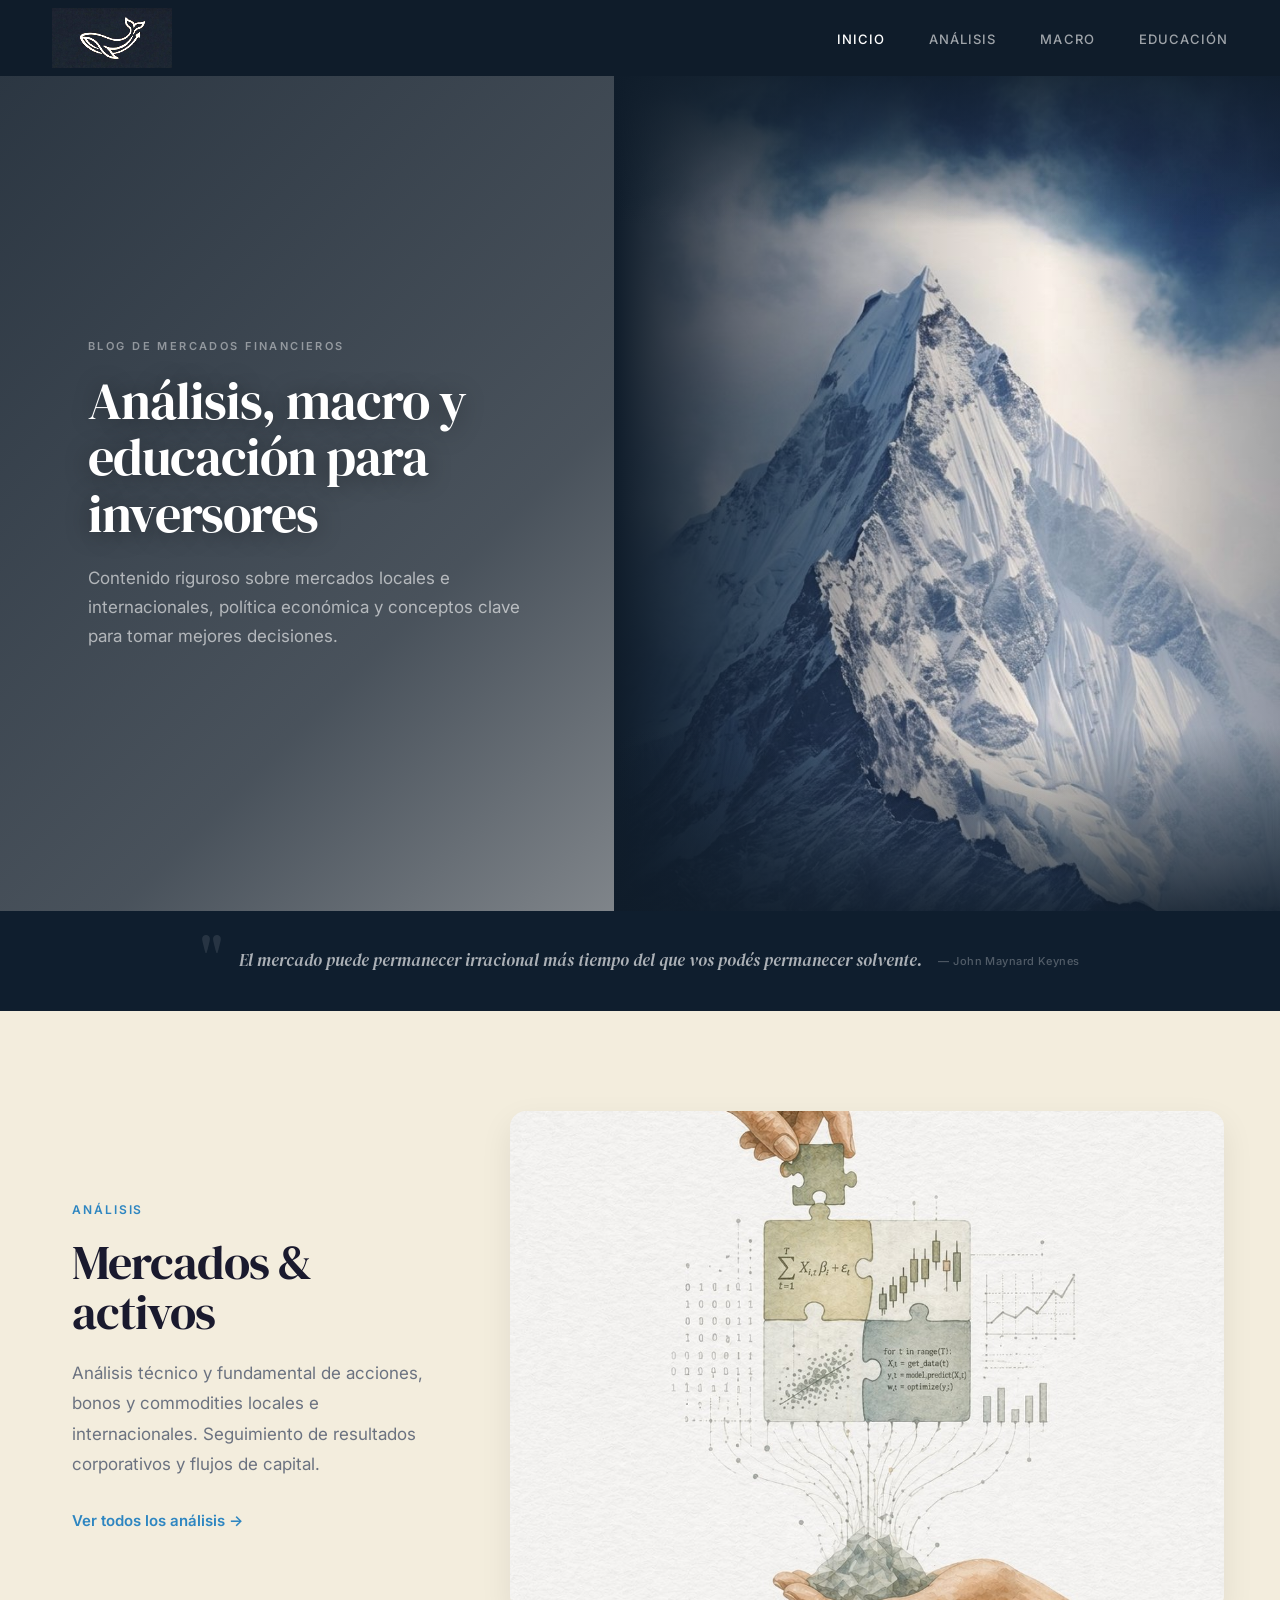
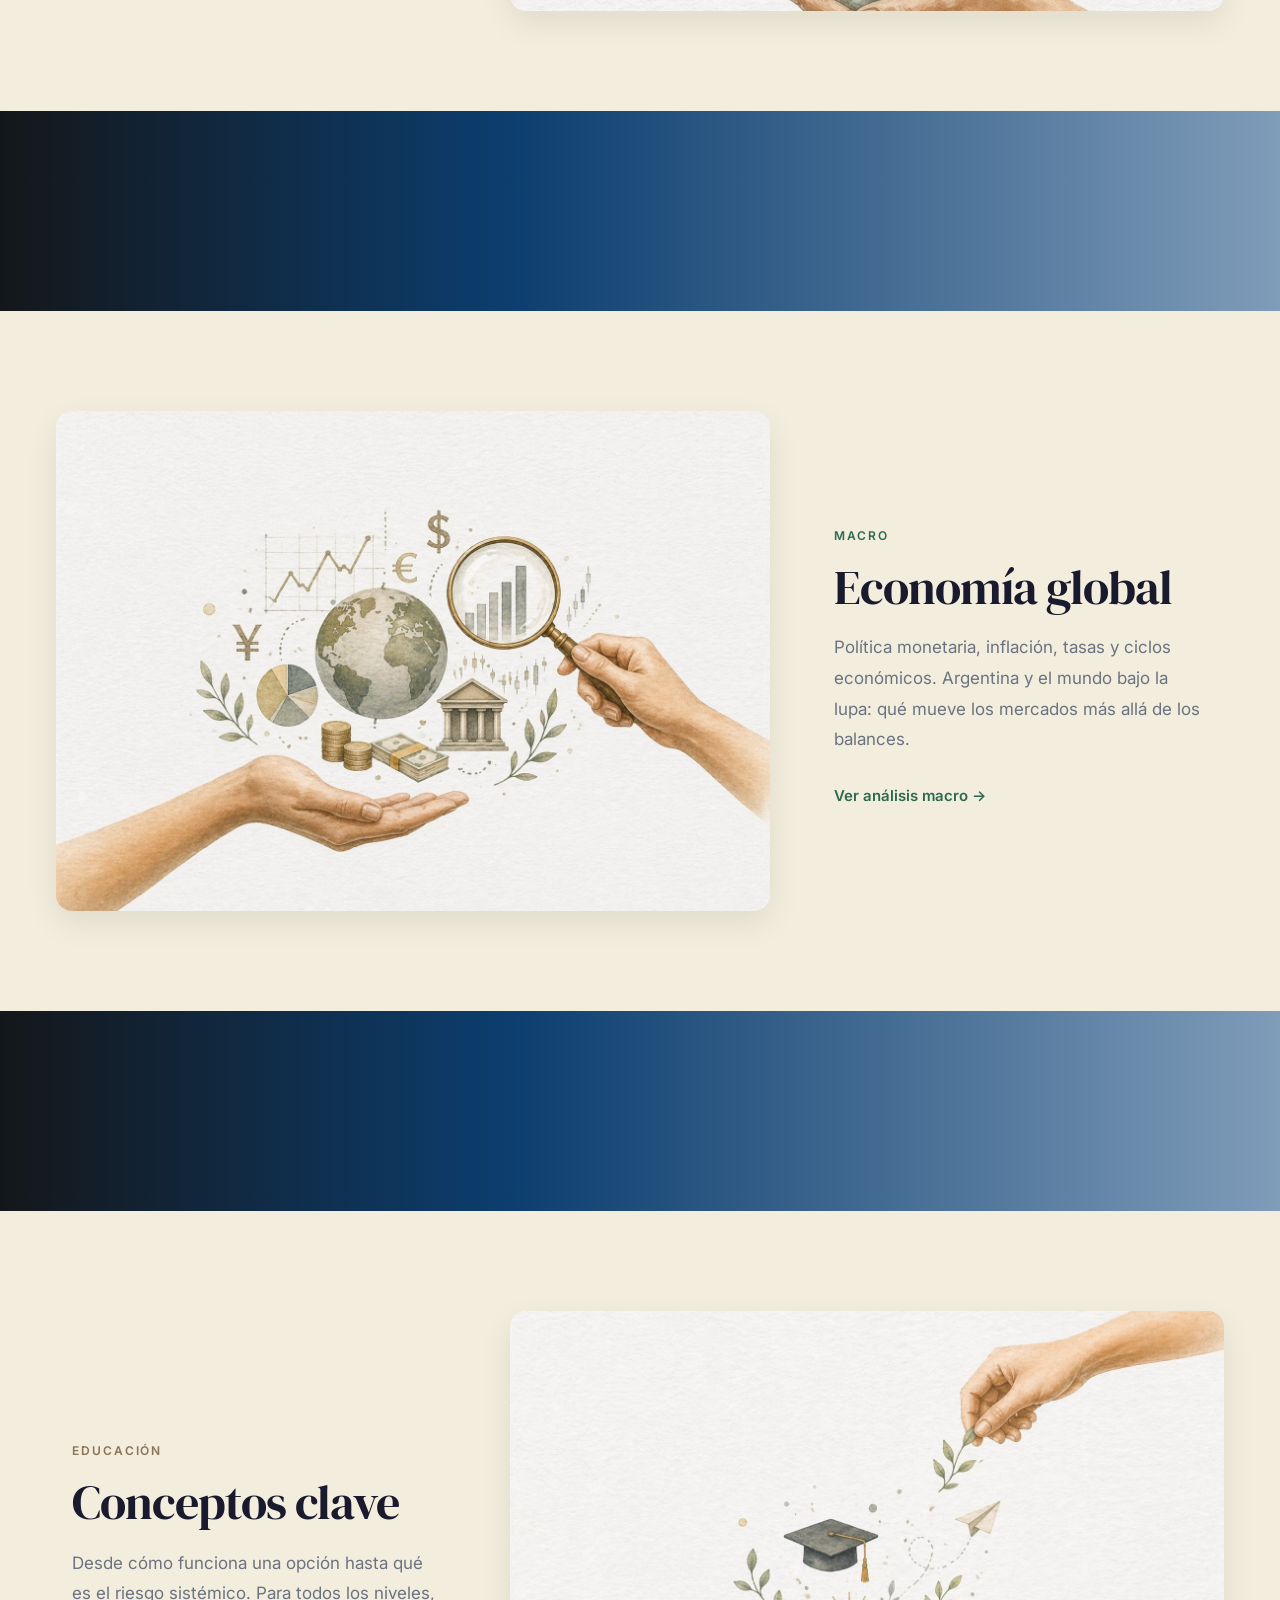
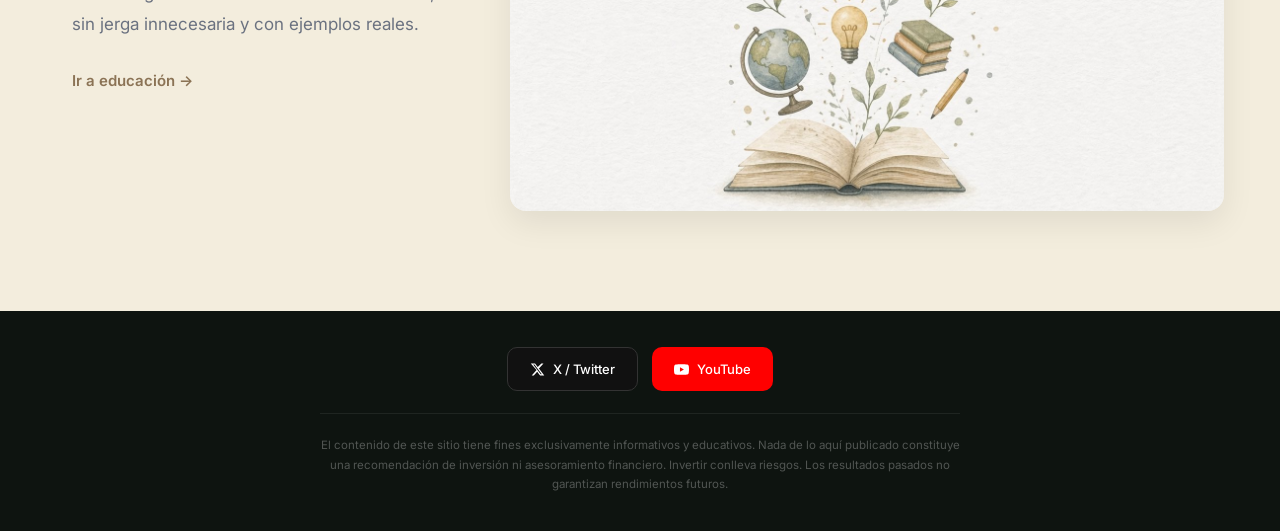
==== index.html @ beed359c "Add files via upload" ====
<!DOCTYPE html>
<html lang="es">
<head>
  <meta charset="UTF-8" />
  <meta name="viewport" content="width=device-width, initial-scale=1.0"/>
  <title>Gonzalo Rodriguez — Data-Driven Trading</title>
  <link rel="stylesheet" href="css/style.css" />
  <link href="https://fonts.googleapis.com/css2?family=DM+Serif+Display:ital@0;1&family=Inter:wght@300;400;500;600&display=swap" rel="stylesheet"/>
</head>
<body>

  <nav class="navbar">
    <a href="index.html" class="nav-logo">
      <img src="logo_new.png" alt="Gonzalo Rodriguez" class="nav-logo-img"/>
    </a>
    <ul class="nav-links">
      <li><a href="index.html" class="active">Inicio</a></li>
      <li><a href="seccion.html?cat=analisis">Análisis</a></li>
      <li><a href="seccion.html?cat=macro">Macro</a></li>
      <li><a href="seccion.html?cat=educacion">Educación</a></li>
    </ul>
  </nav>

  <div class="hero-cinematic">
    <div class="hero-bg-overlay"></div>
    <img src="hero_mountain.png" alt="" class="hero-mountain-img"/>
    <div class="hero-mountain-fade"></div>
    <div class="hero-content">
      <div class="hero-eyebrow">Blog de mercados financieros</div>
      <div class="hero-title">Análisis, macro y educación para inversores</div>
      <div class="hero-sub">Contenido riguroso sobre mercados locales e internacionales, política económica y conceptos clave para tomar mejores decisiones.</div>
    </div>
  </div>

  <div class="quote-strip">
    <span class="quote-mark">"</span>
    <span class="quote-text">El mercado puede permanecer irracional más tiempo del que vos podés permanecer solvente.</span>
    <span class="quote-author">— John Maynard Keynes</span>
  </div>

  <!-- ANÁLISIS: solo descripción + imagen -->
  <section class="section-block section-light">
    <div class="section-top layout-right">
      <div class="section-copy">
        <div class="section-tag tag-a">Análisis</div>
        <div class="section-title">Mercados & activos</div>
        <div class="section-desc">Análisis técnico y fundamental de acciones, bonos y commodities locales e internacionales. Seguimiento de resultados corporativos y flujos de capital.</div>
        <a class="section-link lnk-a" href="seccion.html?cat=analisis">Ver todos los análisis →</a>
      </div>
      <div class="section-graphic">
        <img src="img_analisis.png" alt="Análisis de mercados" class="section-photo"/>
      </div>
    </div>
  </section>

  <!-- BANDA SIN TEXTO -->
  <div class="section-divider"></div>

  <!-- MACRO -->
  <section class="section-block section-mid">
    <div class="section-top layout-left">
      <div class="section-graphic">
        <img src="img_macro.png" alt="Economía global" class="section-photo"/>
      </div>
      <div class="section-copy">
        <div class="section-tag tag-m">Macro</div>
        <div class="section-title">Economía global</div>
        <div class="section-desc">Política monetaria, inflación, tasas y ciclos económicos. Argentina y el mundo bajo la lupa: qué mueve los mercados más allá de los balances.</div>
        <a class="section-link lnk-m" href="seccion.html?cat=macro">Ver análisis macro →</a>
      </div>
    </div>
  </section>

  <!-- BANDA SIN TEXTO -->
  <div class="section-divider"></div>

  <!-- EDUCACIÓN -->
  <section class="section-block section-dark">
    <div class="section-top layout-right">
      <div class="section-copy">
        <div class="section-tag tag-e">Educación</div>
        <div class="section-title">Conceptos clave</div>
        <div class="section-desc">Desde cómo funciona una opción hasta qué es el riesgo sistémico. Para todos los niveles, sin jerga innecesaria y con ejemplos reales.</div>
        <a class="section-link lnk-e" href="seccion.html?cat=educacion">Ir a educación →</a>
      </div>
      <div class="section-graphic">
        <img src="img_educacion.png" alt="Educación financiera" class="section-photo"/>
      </div>
    </div>
  </section>

  <footer class="site-footer">
    <div class="footer-redes">
      <a class="red-btn red-x" href="https://x.com/Gonzalo_ro00" target="_blank">
        <svg width="15" height="15" viewBox="0 0 24 24" fill="currentColor">
          <path d="M18.244 2.25h3.308l-7.227 8.26 8.502 11.24H16.17l-4.714-6.231-5.401 6.231H2.746l7.73-8.835L1.254 2.25H8.08l4.253 5.622 5.911-5.622zm-1.161 17.52h1.833L7.084 4.126H5.117z"/>
        </svg>
        X / Twitter
      </a>
      <a class="red-btn red-yt" href="https://www.youtube.com/@GonzaloRodriguez00" target="_blank">
        <svg width="15" height="15" viewBox="0 0 24 24" fill="currentColor">
          <path d="M23.498 6.186a3.016 3.016 0 0 0-2.122-2.136C19.505 3.545 12 3.545 12 3.545s-7.505 0-9.377.505A3.017 3.017 0 0 0 .502 6.186C0 8.07 0 12 0 12s0 3.93.502 5.814a3.016 3.016 0 0 0 2.122 2.136c1.871.505 9.376.505 9.376.505s7.505 0 9.377-.505a3.015 3.015 0 0 0 2.122-2.136C24 15.93 24 12 24 12s0-3.93-.502-5.814zM9.545 15.568V8.432L15.818 12l-6.273 3.568z"/>
        </svg>
        YouTube
      </a>
    </div>
    <div class="footer-disclaimer">
      El contenido de este sitio tiene fines exclusivamente informativos y educativos. Nada de lo aquí publicado constituye una recomendación de inversión ni asesoramiento financiero. Invertir conlleva riesgos. Los resultados pasados no garantizan rendimientos futuros.
    </div>
  </footer>

  <script src="js/posts.js"></script>
  <script src="js/animations.js"></script>
</body>
</html>
---- css/style.css ----
@import url('https://fonts.googleapis.com/css2?family=DM+Serif+Display:ital@0;1&family=Inter:wght@300;400;500;600&display=swap');

:root {
  --bg-primary: #f7f4f0;
  --bg-card: #ffffff;
  --bg-section: #f3eddd;
  --text-primary: #1a1a2e;
  --text-secondary: #6b7280;
  --accent: #2c4f6b;
  --border: #e5e0db;
  --shadow: 0 4px 24px rgba(0,0,0,0.04);
  --shadow-hover: 0 12px 32px rgba(0,0,0,0.08);
}

*, *::before, *::after { box-sizing: border-box; margin: 0; padding: 0; }

body {
  font-family: 'Inter', sans-serif;
  font-size: 18px;
  line-height: 1.7;
  color: var(--text-primary);
  background: var(--bg-primary);
}

/* ─── NAVBAR: fondo oscuro fusionado con el hero ─── */
.navbar {
  position: sticky; top: 0; z-index: 100;
  background: #0f1c2a;
  border-bottom: none;
  padding: 8px 52px;
  display: flex; align-items: center; justify-content: space-between;
  overflow: hidden;
}
.nav-logo {
  display: flex; align-items: center; text-decoration: none;
  width: 120px;
  height: 60px;
  overflow: hidden;
  position: relative;
}
.nav-logo-img {
  width: 260px;
  height: auto;
  position: absolute;
  top: 50%;
  left: 50%;
  transform: translate(-50%, -50%);
  object-fit: contain;
  filter: invert(1) brightness(2);
}

.nav-links { display: flex; gap: 44px; list-style: none; }
.nav-links a {
  font-size: 13px; color: rgba(255,255,255,0.6);
  text-decoration: none; font-weight: 500;
  letter-spacing: 0.08em; text-transform: uppercase;
  transition: color 0.3s;
}
.nav-links a:hover, .nav-links a.active { color: #ffffff; }

/* ─── HERO ─── */
.hero-cinematic {
  position: relative; height: 835px;
  background-image: url('hero_bg.png');
  background-size: cover; background-position: center center;
  display: flex; align-items: center; overflow: hidden;
}
.hero-bg-overlay {
  position: absolute; inset: 0;
  background: linear-gradient(135deg,
    rgba(15,28,42,0.88) 0%, rgba(15,28,42,0.75) 45%,
    rgba(15,28,42,0.45) 75%, rgba(15,28,42,0.25) 100%);
  z-index: 1;
}
.hero-mountain-img {
  position: absolute; right: 0; top: 0;
  width: 52%; height: 100%;
  object-fit: cover; object-position: center top; z-index: 2;
}
.hero-mountain-fade {
  position: absolute; right: 0; top: 0;
  width: 52%; height: 100%; z-index: 3;
  background: linear-gradient(to right,
    rgba(15,28,42,1) 0%, rgba(15,28,42,0.6) 18%,
    rgba(15,28,42,0.2) 40%, rgba(15,28,42,0.0) 65%,
    rgba(15,28,42,0.3) 100%);
}
.hero-mountain-fade::after {
  content: ''; position: absolute; inset: 0;
  background: linear-gradient(to bottom,
    rgba(15,28,42,0.85) 0%, rgba(15,28,42,0.0) 18%,
    rgba(15,28,42,0.0) 78%, rgba(15,28,42,0.85) 100%);
}
.hero-content {
  position: relative; z-index: 10;
  width: 50%; padding: 0 0 0 88px;
}
.hero-eyebrow {
  font-size: 11px; text-transform: uppercase;
  letter-spacing: 0.22em; color: rgba(255,255,255,0.45);
  font-weight: 600; margin-bottom: 18px;
}
.hero-title {
  font-family: 'DM Serif Display', serif;
  font-size: 52px; line-height: 1.08; color: #fff;
  letter-spacing: -1px; margin-bottom: 22px;
  text-shadow: 0 2px 24px rgba(0,0,0,0.4);
}
.hero-sub {
  font-size: 17px; color: rgba(255,255,255,0.6);
  line-height: 1.7; max-width: 460px;
}

/* ─── FRASE ─── */
.quote-strip {
  background: #0f1e2e;
  padding: 28px 80px;
  display: flex; align-items: center; justify-content: center;
  gap: 16px; text-align: center;
}
.quote-mark {
  font-family: 'DM Serif Display', serif;
  font-size: 54px; line-height: 1;
  color: rgba(255,255,255,0.1); flex-shrink: 0; margin-top: -10px;
}
.quote-text {
  font-family: 'DM Serif Display', serif;
  font-size: 17px; font-style: italic;
  color: rgba(255,255,255,0.65); line-height: 1.5;
}
.quote-author {
  font-size: 11px; color: rgba(255,255,255,0.28);
  font-weight: 500; letter-spacing: 0.04em;
  white-space: nowrap; flex-shrink: 0;
}

/* ─── SECCIONES ─── */
.section-block {
  display: flex; flex-direction: column;
  background: var(--bg-section);
}
.section-light { background: var(--bg-section); }
.section-mid   { background: var(--bg-section); }
.section-dark  { background: var(--bg-section); }

/* section-top: 700px mínimo */
.section-top {
  display: flex;
  align-items: center;
  min-height: 700px;
}

.section-top.layout-right .section-copy {
  flex: 0 0 38%;
  padding: 60px 40px 48px 72px;
  display: flex; flex-direction: column; justify-content: center;
}
.section-top.layout-right .section-graphic {
  flex: 1;
  display: flex; align-items: center; justify-content: center;
  padding: 40px 56px 40px 24px;
}
.section-top.layout-left .section-graphic {
  flex: 1;
  display: flex; align-items: center; justify-content: center;
  padding: 40px 24px 40px 56px;
}
.section-top.layout-left .section-copy {
  flex: 0 0 38%;
  padding: 60px 72px 48px 40px;
  display: flex; flex-direction: column; justify-content: center;
}

.section-photo {
  width: 100%; height: auto;
  max-height: 500px;
  object-fit: cover;
  border-radius: 16px;
  box-shadow: var(--shadow-hover);
  transition: all 0.4s ease;
  display: block;
}
.section-photo:hover { transform: scale(1.02); }

.section-tag {
  font-size: 12px; font-weight: 600;
  text-transform: uppercase; letter-spacing: 0.16em; margin-bottom: 16px;
}
.tag-a { color: #2e86c1; }
.tag-m { color: #2d6a4f; }
.tag-e { color: #8b7355; }

.section-title {
  font-family: 'DM Serif Display', serif;
  font-size: 48px; color: var(--text-primary);
  letter-spacing: -1px; margin-bottom: 20px; line-height: 1.05;
}
.section-desc {
  font-size: 17px; color: var(--text-secondary); line-height: 1.8;
}
.section-link {
  display: inline-flex; align-items: center;
  gap: 6px; margin-top: 28px;
  font-size: 15px; font-weight: 600; text-decoration: none;
  transition: gap 0.2s;
}
.section-link:hover { gap: 10px; }
.lnk-a { color: #2e86c1; }
.lnk-m { color: #2d6a4f; }
.lnk-e { color: #8b7355; }

/* ─── BANDAS SEPARADORAS ─── */
.section-divider {
  height: 200px;
  background: linear-gradient(90deg, #14171a 0%, #0c3e6f 40%, #7f9cb9 100%);
}

/* ─── FOOTER ─── */
.site-footer {
  background: #0e1410; padding: 36px 48px;
  display: flex; flex-direction: column; align-items: center; gap: 22px;
}
.footer-redes { display: flex; gap: 14px; }
.red-btn {
  display: inline-flex; align-items: center; gap: 8px;
  padding: 10px 22px; border-radius: 10px;
  font-size: 13px; font-weight: 500;
  text-decoration: none; transition: all 0.3s ease;
}
.red-btn:hover { transform: translateY(-2px); opacity: 0.9; }
.red-x  { background: #111; color: #fff; border: 1px solid #333; }
.red-yt { background: #ff0000; color: #fff; }
.footer-disclaimer {
  font-size: 11.5px; color: rgba(255,255,255,0.28);
  text-align: center; max-width: 640px; line-height: 1.7;
  border-top: 1px solid rgba(255,255,255,0.07);
  padding-top: 22px; width: 100%;
}

/* ─── PÁGINAS INTERNAS ─── */
.seccion-header { background: var(--accent); padding: 40px 56px 32px; }
.seccion-title { font-family: 'DM Serif Display', serif; font-size: 32px; color: #fff; letter-spacing: -0.5px; }
.posts-grid { padding: 36px 56px; display: grid; grid-template-columns: repeat(auto-fill, minmax(280px, 1fr)); gap: 22px; }
.post-card { background: var(--bg-card); border: 1px solid var(--border); border-radius: 16px; overflow: hidden; text-decoration: none; color: inherit; box-shadow: var(--shadow); transition: all 0.4s ease; }
.post-card:hover { transform: translateY(-4px); box-shadow: var(--shadow-hover); }
.post-card-img { height: 140px; overflow: hidden; }
.post-card-img img { width: 100%; height: 100%; object-fit: cover; }
.post-card-img-placeholder { height: 140px; }
.post-card-body { padding: 18px 22px; }
.post-card-tag { font-size: 10px; font-weight: 600; text-transform: uppercase; letter-spacing: 0.12em; margin-bottom: 8px; }
.post-card-title { font-family: 'DM Serif Display', serif; font-size: 17px; color: var(--text-primary); line-height: 1.3; margin-bottom: 8px; }
.post-card-date { font-size: 11px; color: var(--text-secondary); }
.article-header { background: var(--bg-card); padding: 52px 56px 36px; border-bottom: 1px solid var(--border); max-width: 860px; margin: 0 auto; }
.article-cat { font-size: 10px; font-weight: 600; text-transform: uppercase; letter-spacing: 0.14em; margin-bottom: 14px; }
.article-title { font-family: 'DM Serif Display', serif; font-size: 36px; line-height: 1.2; color: var(--text-primary); letter-spacing: -0.6px; margin-bottom: 14px; }
.article-meta { font-size: 12px; color: var(--text-secondary); }
.article-body { max-width: 860px; margin: 0 auto; padding: 48px 56px 80px; font-size: 17px; line-height: 1.85; color: var(--text-primary); background: var(--bg-card); margin-top: 2px; }
.article-body h2 { font-family: 'DM Serif Display', serif; font-size: 24px; color: var(--text-primary); margin: 44px 0 16px; }
.article-body p { margin-bottom: 24px; }
.article-body img { width: 100%; border-radius: 12px; margin: 28px 0; }

/* ─── SCROLL ANIMATIONS ─── */

/* Estado inicial: elementos ocultos antes de animar */
.will-animate {
  transition: opacity 0.7s ease, transform 0.7s ease;
}

.anim-slide-left {
  opacity: 0;
  transform: translateX(-48px);
}

.anim-slide-right {
  opacity: 0;
  transform: translateX(48px);
}

.anim-fade-up {
  opacity: 0;
  transform: translateY(32px);
}

.anim-fade-in {
  opacity: 0;
  transform: scaleX(0.96);
  transform-origin: left center;
}

/* Estado final: cuando el observer dispara .animated */
.will-animate.animated {
  opacity: 1;
  transform: translateX(0) translateY(0) scaleX(1);
}

/* Delays escalonados para las secciones */
.section-block:nth-child(1) .section-copy { transition-delay: 0s; }
.section-block:nth-child(1) .section-graphic { transition-delay: 0.15s; }

.section-block:nth-child(2) .section-copy { transition-delay: 0s; }
.section-block:nth-child(2) .section-graphic { transition-delay: 0.15s; }

.section-block:nth-child(3) .section-copy { transition-delay: 0s; }
.section-block:nth-child(3) .section-graphic { transition-delay: 0.15s; }

/* La banda separadora se expande desde la izquierda */
.section-divider.anim-fade-in {
  opacity: 0;
  transform: scaleX(0.92);
}
.section-divider.animated {
  opacity: 1;
  transform: scaleX(1);
  transition: opacity 0.6s ease, transform 0.8s cubic-bezier(0.16, 1, 0.3, 1);
}

/* ═══════════════════════════════════════════
   RESPONSIVE — MOBILE & TABLET
   ═══════════════════════════════════════════ */

/* ─── TABLET (hasta 1024px) ─── */
@media (max-width: 1024px) {

  .navbar { padding: 10px 28px; }
  .nav-links { gap: 28px; }

  .hero-content { width: 60%; padding: 0 0 0 48px; }
  .hero-title { font-size: 40px; }
  .hero-mountain-img { width: 45%; }
  .hero-mountain-fade { width: 45%; }

  .quote-strip { padding: 22px 36px; }

  .section-top.layout-right .section-copy,
  .section-top.layout-left .section-copy {
    padding: 48px 28px 40px 40px;
  }
  .section-top.layout-right .section-graphic,
  .section-top.layout-left .section-graphic {
    padding: 32px 32px;
  }

  .section-title { font-size: 38px; }
  .section-desc  { font-size: 15px; }

  .section-divider { height: 120px; }
  .divider-label { font-size: 42px; }
}

/* ─── MOBILE (hasta 768px) ─── */
@media (max-width: 768px) {

  /* NAVBAR */
  .navbar {
    padding: 10px 20px;
    background: #0f1c2a;
  }
  .nav-logo {
    width: 80px;
    height: 44px;
  }
  .nav-logo-img { width: 180px; }
  .nav-links { gap: 18px; }
  .nav-links a { font-size: 11px; letter-spacing: 0.04em; }

  /* HERO */
  .hero-cinematic {
    height: 100vh;
    min-height: 560px;
    align-items: flex-end;
  }
  /* En mobile la montaña cubre toda la pantalla como fondo */
  .hero-mountain-img {
    width: 100%;
    opacity: 0.45;
  }
  .hero-mountain-fade {
    width: 100%;
    background: linear-gradient(to bottom,
      rgba(15,28,42,0.5) 0%,
      rgba(15,28,42,0.3) 40%,
      rgba(15,28,42,0.85) 75%,
      rgba(15,28,42,1) 100%
    );
  }
  .hero-mountain-fade::after { display: none; }
  .hero-content {
    width: 100%;
    padding: 0 24px 56px;
  }
  .hero-eyebrow { font-size: 10px; margin-bottom: 12px; }
  .hero-title   { font-size: 32px; letter-spacing: -0.5px; margin-bottom: 14px; }
  .hero-sub     { font-size: 15px; max-width: 100%; }

  /* FRASE */
  .quote-strip {
    flex-direction: column;
    padding: 24px 20px;
    gap: 8px;
  }
  .quote-mark  { font-size: 36px; }
  .quote-text  { font-size: 15px; }
  .quote-author { font-size: 11px; white-space: normal; text-align: center; }

  /* SECCIONES: todo en columna */
  .section-top.layout-right,
  .section-top.layout-left {
    flex-direction: column;
    min-height: auto;
  }

  /* Imagen siempre arriba en mobile */
  .section-top.layout-right .section-graphic,
  .section-top.layout-left .section-graphic {
    order: -1;
    flex: none;
    width: 100%;
    padding: 28px 20px 16px;
  }
  .section-top.layout-right .section-copy,
  .section-top.layout-left .section-copy {
    flex: none;
    width: 100%;
    padding: 20px 24px 40px;
    border-right: none;
    border-top: none;
  }

  .section-photo {
    max-height: 240px;
    width: 100%;
    border-radius: 12px;
  }

  .section-tag   { font-size: 11px; margin-bottom: 10px; }
  .section-title { font-size: 30px; margin-bottom: 14px; }
  .section-desc  { font-size: 15px; }
  .section-link  { font-size: 14px; margin-top: 20px; }

  /* BANDAS SEPARADORAS */
  .section-divider { height: 100px; }

  /* FOOTER */
  .site-footer { padding: 28px 20px; }
  .footer-redes { flex-direction: column; align-items: center; gap: 10px; }
  .footer-disclaimer { font-size: 11px; }

  /* PÁGINAS INTERNAS */
  .seccion-header { padding: 28px 20px 20px; }
  .seccion-title  { font-size: 24px; }
  .posts-grid     { padding: 20px; grid-template-columns: 1fr; gap: 16px; }

  .article-header { padding: 32px 20px 24px; }
  .article-title  { font-size: 26px; }
  .article-body   { padding: 28px 20px 60px; font-size: 15px; }
  .article-body h2 { font-size: 20px; }
}

/* ─── MOBILE PEQUEÑO (hasta 480px) ─── */
@media (max-width: 480px) {
  .nav-links { gap: 12px; }
  .nav-links a { font-size: 10px; }
  .hero-title { font-size: 26px; }
  .section-title { font-size: 26px; }
  .quote-text { font-size: 14px; }
}

/* ─── NAVBAR CLARA (páginas internas) ─── */
.navbar-light {
  background: var(--bg-card);
  border-bottom: 1px solid var(--border);
  box-shadow: var(--shadow);
}
.nav-logo-dark {
  filter: none;
}
.nav-links-dark a {
  color: var(--text-secondary);
}
.nav-links-dark a:hover,
.nav-links-dark a.active {
  color: var(--accent);
}

/* ─── HEADER DE SECCIÓN ─── */
.seccion-header {
  padding: 52px 56px 40px;
  border-bottom: 1px solid var(--border);
}
.seccion-header-analisis { background: linear-gradient(135deg, #e8f2fa 0%, #d4e8f4 100%); }
.seccion-header-macro     { background: linear-gradient(135deg, #e8f2ea 0%, #d4e8d8 100%); }
.seccion-header-educacion { background: linear-gradient(135deg, #f5f0e8 0%, #ece4d4 100%); }

.seccion-eyebrow {
  font-size: 11px; text-transform: uppercase;
  letter-spacing: 0.16em; color: var(--text-secondary);
  font-weight: 600; margin-bottom: 10px;
}
.seccion-title {
  font-family: 'DM Serif Display', serif;
  font-size: 40px; color: var(--text-primary); letter-spacing: -0.8px;
}

/* ─── PAGINACIÓN ─── */
.pagination {
  display: flex;
  align-items: center;
  justify-content: center;
  gap: 8px;
  padding: 32px 56px 48px;
  background: var(--bg-primary);
}
.pag-btn {
  display: inline-flex; align-items: center; justify-content: center;
  min-width: 40px; height: 40px;
  padding: 0 14px;
  border-radius: 8px;
  font-size: 13px; font-weight: 500;
  text-decoration: none;
  color: var(--text-secondary);
  background: var(--bg-card);
  border: 1px solid var(--border);
  transition: all 0.2s ease;
}
.pag-btn:hover { color: var(--accent); border-color: var(--accent); }
.pag-btn.pag-active {
  background: var(--accent);
  color: #fff;
  border-color: var(--accent);
}

@media (max-width: 768px) {
  .seccion-header { padding: 32px 20px 24px; }
  .seccion-title  { font-size: 28px; }
  .pagination     { padding: 24px 20px 36px; flex-wrap: wrap; }
}
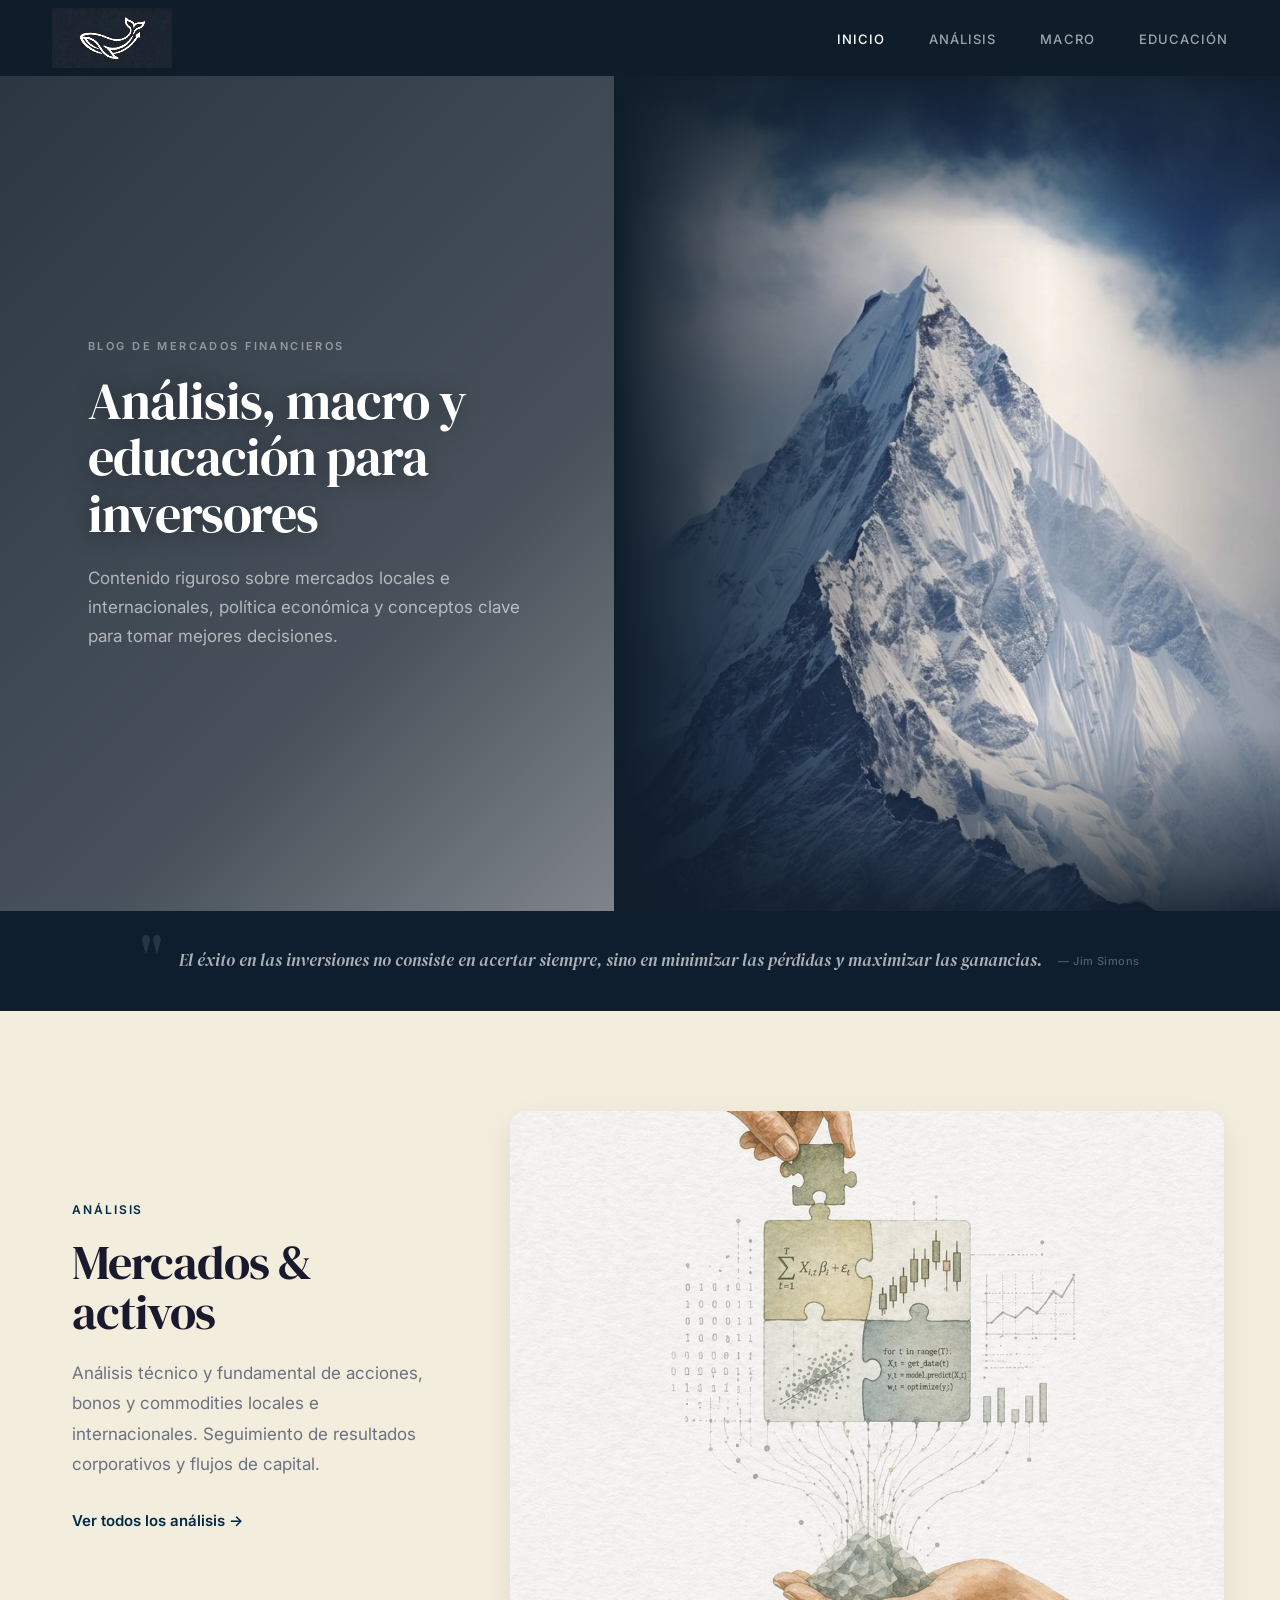
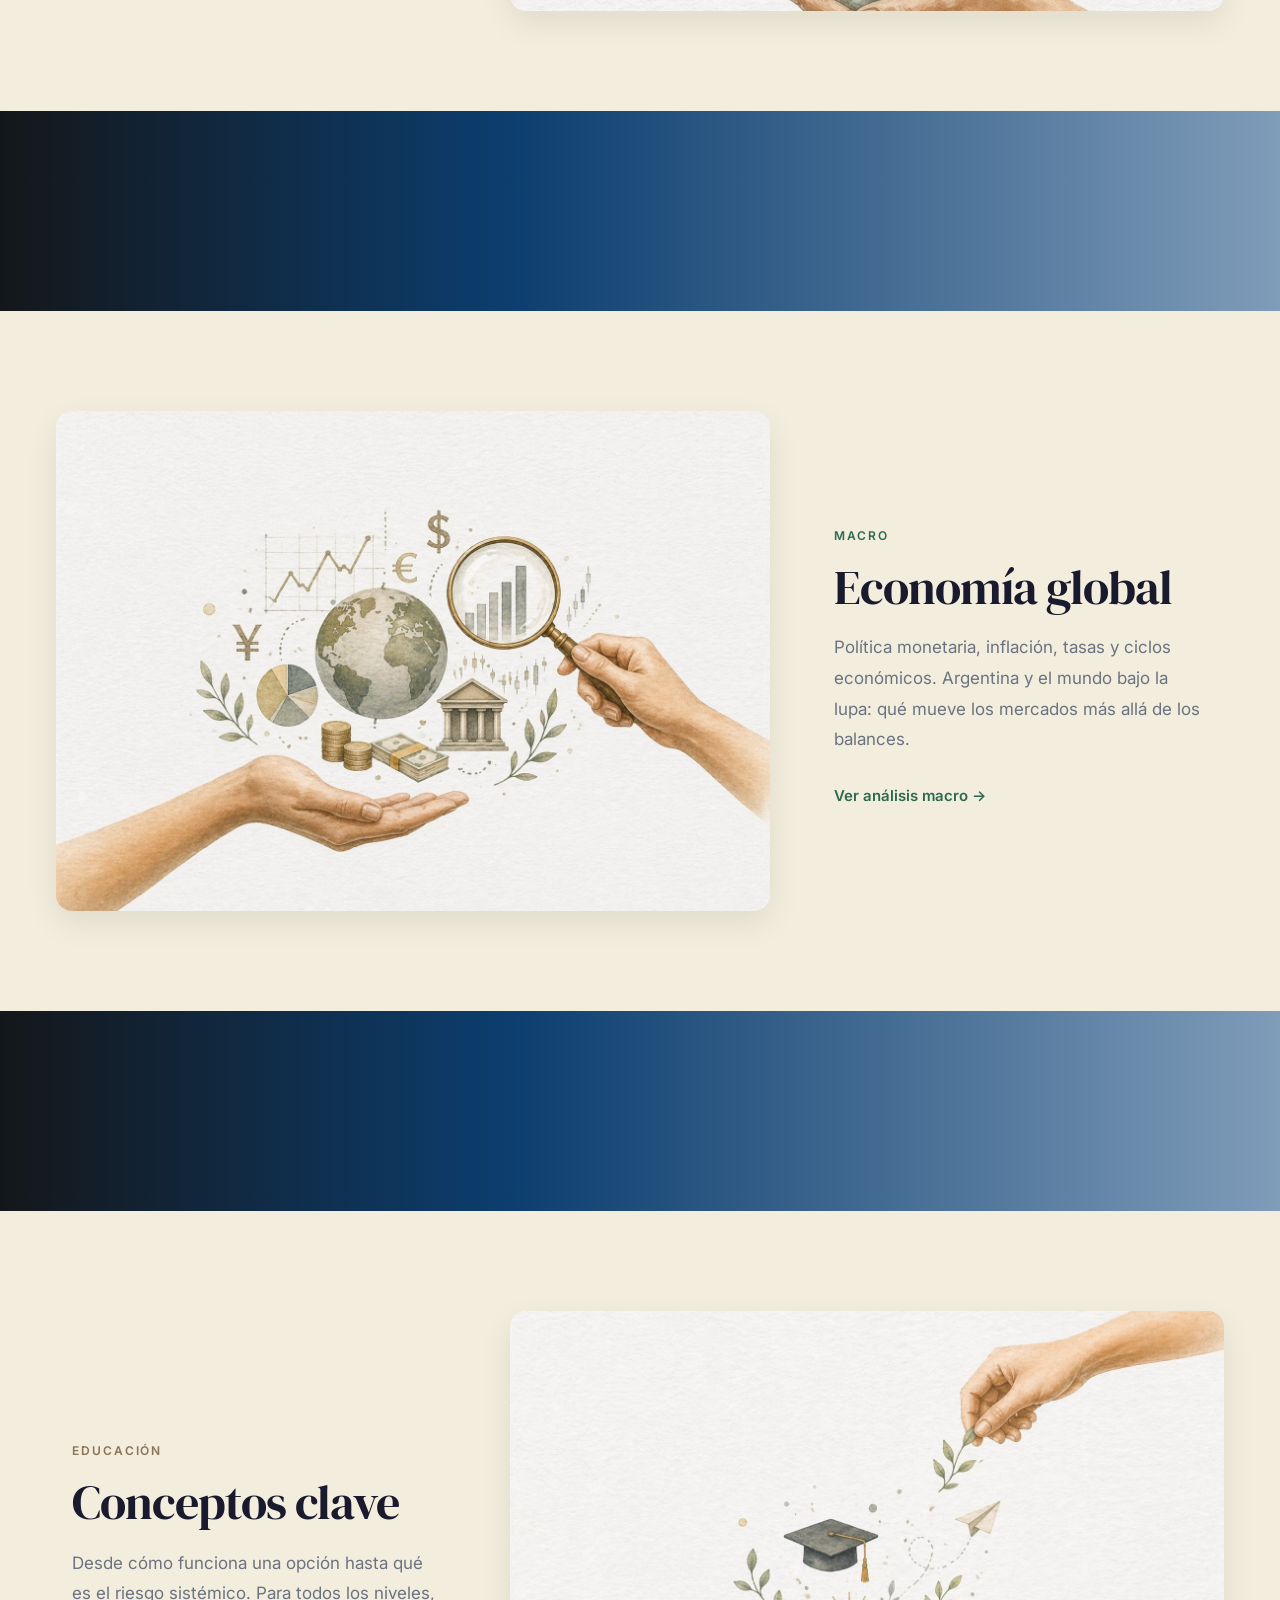
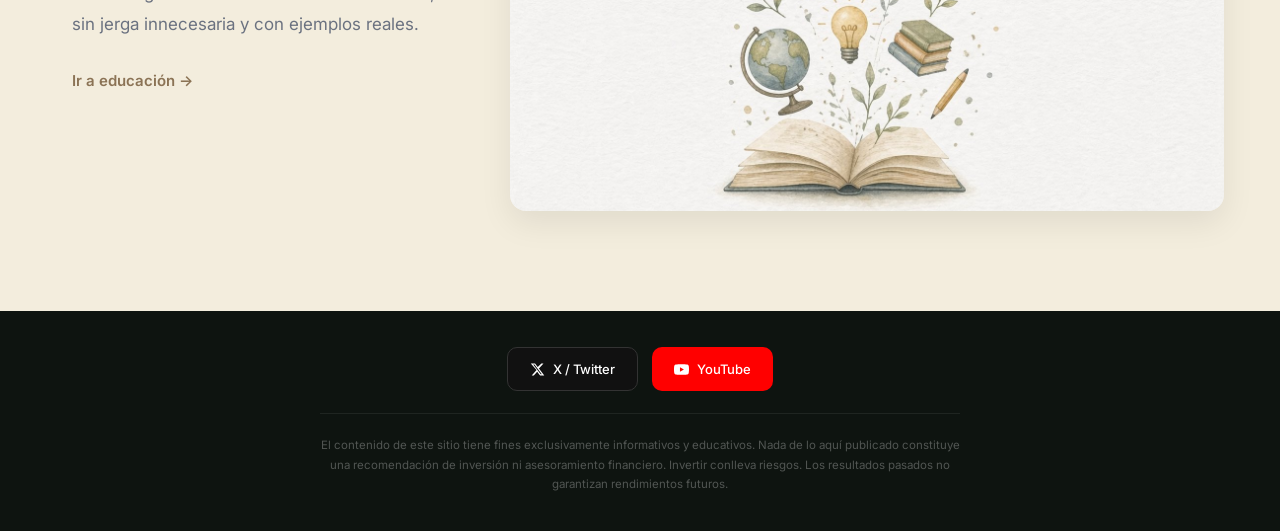
==== commit 34c12b7c: "Update index.html" ====
--- a/index.html
+++ b/index.html
@@ -34,8 +34,8 @@
 
   <div class="quote-strip">
     <span class="quote-mark">"</span>
-    <span class="quote-text">El mercado puede permanecer irracional más tiempo del que vos podés permanecer solvente.</span>
-    <span class="quote-author">— John Maynard Keynes</span>
+    <span class="quote-text">El éxito en las inversiones no consiste en acertar siempre, sino en minimizar las pérdidas y maximizar las ganancias.</span>
+    <span class="quote-author">— Jim Simons </span>
   </div>
 
   <!-- ANÁLISIS: solo descripción + imagen -->
--- a/css/style.css
+++ b/css/style.css
@@ -186,7 +186,7 @@
   font-size: 12px; font-weight: 600;
   text-transform: uppercase; letter-spacing: 0.16em; margin-bottom: 16px;
 }
-.tag-a { color: #2e86c1; }
+.tag-a { color: #002b49; }
 .tag-m { color: #2d6a4f; }
 .tag-e { color: #8b7355; }
 
@@ -205,7 +205,7 @@
   transition: gap 0.2s;
 }
 .section-link:hover { gap: 10px; }
-.lnk-a { color: #2e86c1; }
+.lnk-a { color: #002b49; }
 .lnk-m { color: #2d6a4f; }
 .lnk-e { color: #8b7355; }
 
@@ -487,9 +487,9 @@
   padding: 52px 56px 40px;
   border-bottom: 1px solid var(--border);
 }
-.seccion-header-analisis { background: linear-gradient(135deg, #e8f2fa 0%, #d4e8f4 100%); }
-.seccion-header-macro     { background: linear-gradient(135deg, #e8f2ea 0%, #d4e8d8 100%); }
-.seccion-header-educacion { background: linear-gradient(135deg, #f5f0e8 0%, #ece4d4 100%); }
+.seccion-header-analisis { background: linear-gradient(135deg, #e8f2fa 0%, #002b49 100%); }
+.seccion-header-macro     { background: linear-gradient(135deg, #e8f2ea 0%, #2d6a4f 100%); }
+.seccion-header-educacion { background: linear-gradient(135deg, #f5f0e8 0%, #8b7355 100%); }
 
 .seccion-eyebrow {
   font-size: 11px; text-transform: uppercase;
